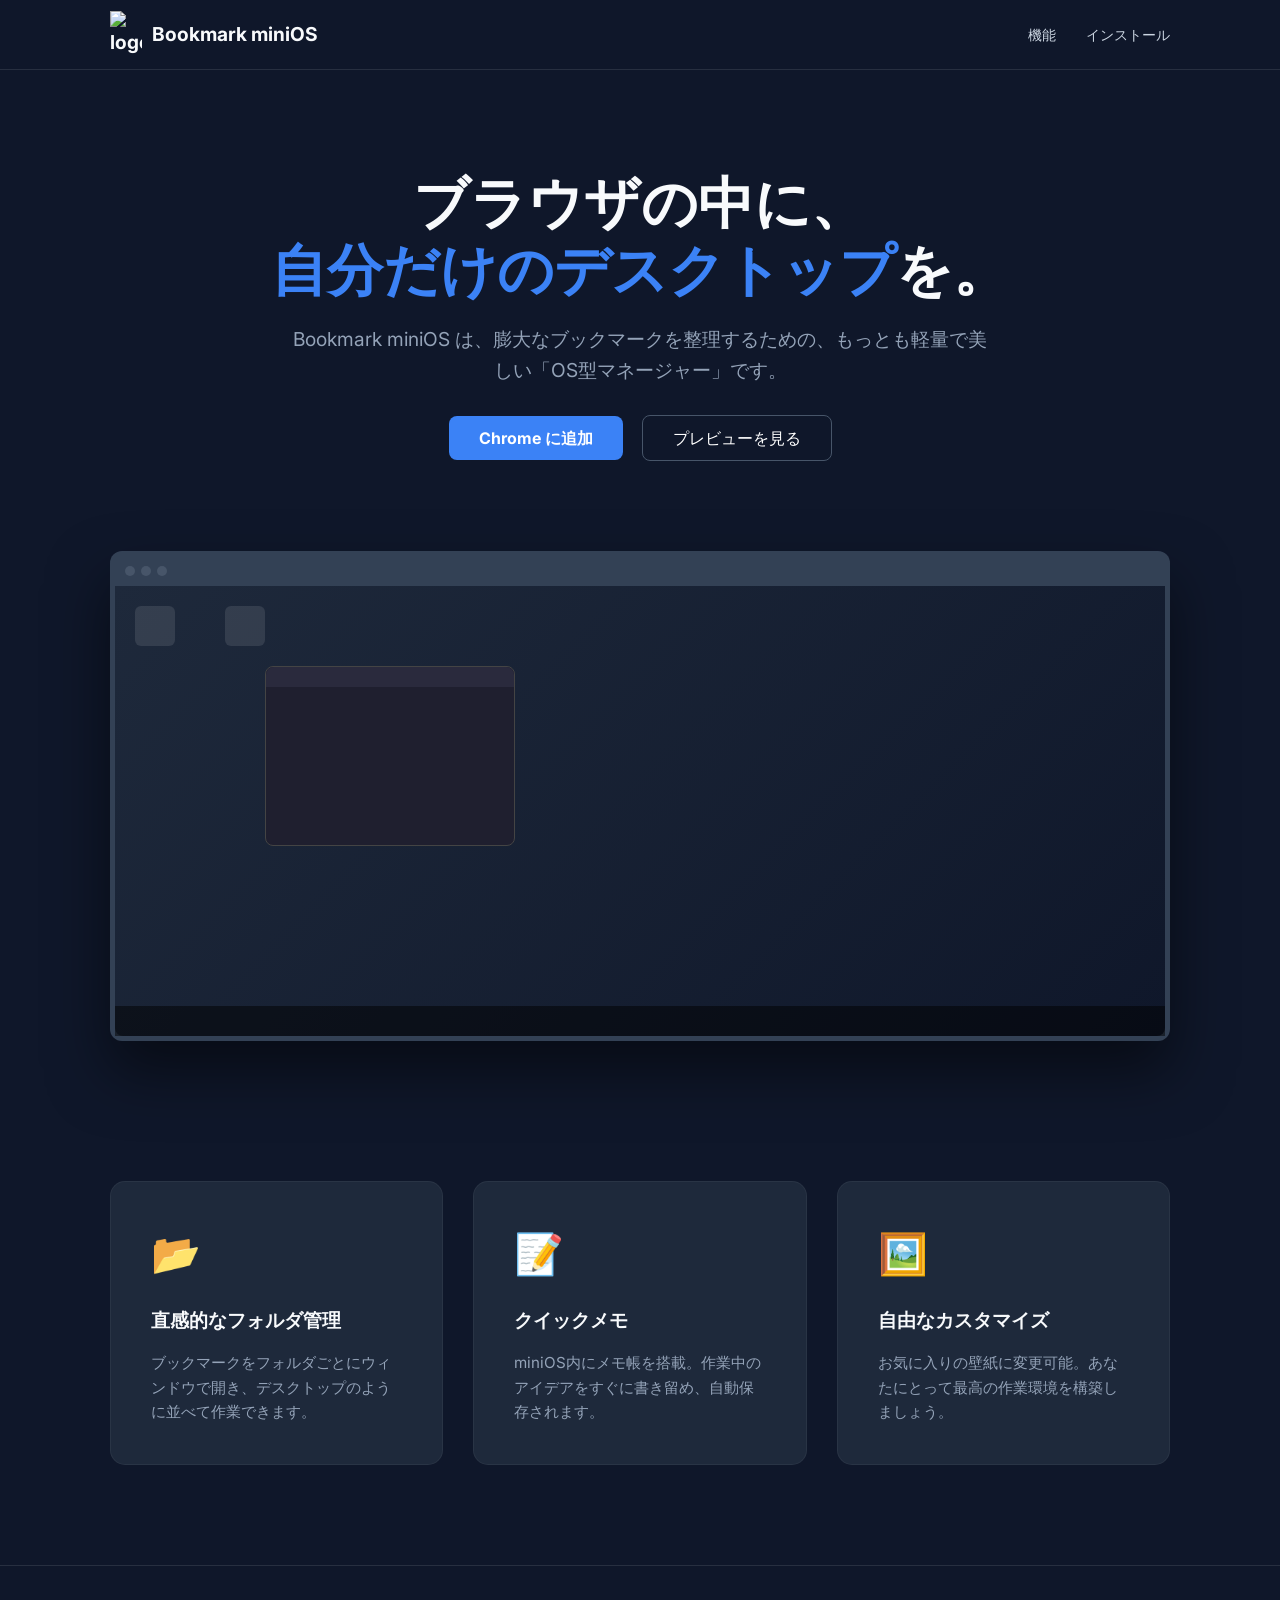
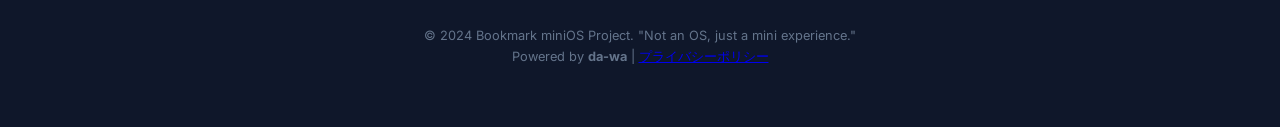
==== index.html @ 0073796e "Add files via upload" ====
<!DOCTYPE html>
<html lang="ja">
<head>
    <meta charset="UTF-8">
    <meta name="viewport" content="width=device-width, initial-scale=1.0">
    <title>Bookmark miniOS - ブラウザをデスクトップに</title>
    <link rel="stylesheet" href="hp-style.css">
    <link href="https://fonts.googleapis.com/css2?family=Inter:wght@400;700&display=swap" rel="stylesheet">
</head>
<body>

    <nav>
        <div class="container">
            <div class="logo">
                <img src="https://cdn-icons-png.flaticon.com/512/716/716784.png" alt="logo">
                <span>Bookmark miniOS</span>
            </div>
            <ul class="nav-links">
                <li><a href="#features">機能</a></li>
                <li><a href="#" class="btn-small">インストール</a></li>
            </ul>
        </div>
    </nav>

    <header class="hero">
        <div class="container">
            <h1 class="fade-in">ブラウザの中に、<br><span class="highlight">自分だけのデスクトップ</span>を。</h1>
            <p class="fade-in">Bookmark miniOS は、膨大なブックマークを整理するための、もっとも軽量で美しい「OS型マネージャー」です。</p>
            <div class="cta-group fade-in">
                <a href="#" class="btn-primary">Chrome に追加</a>
                <a href="#preview" class="btn-secondary">プレビューを見る</a>
            </div>
        </div>
    </header>

    <section id="preview" class="preview">
        <div class="container">
            <div class="mockup">
                <div class="mockup-bar">
                    <span class="dot"></span><span class="dot"></span><span class="dot"></span>
                </div>
                <!-- 実際の拡張機能の見た目を模したプレビュー -->
                <div class="mockup-screen">
                    <div class="m-icon" style="top:20px; left:20px;"></div>
                    <div class="m-icon" style="top:20px; left:110px;"></div>
                    <div class="m-window">
                        <div class="m-titlebar"></div>
                        <div class="m-content"></div>
                    </div>
                    <div class="m-taskbar"></div>
                </div>
            </div>
        </div>
    </section>

    <section id="features" class="features">
        <div class="container">
            <div class="feature-grid">
                <div class="feature-card">
                    <div class="f-icon">📂</div>
                    <h3>直感的なフォルダ管理</h3>
                    <p>ブックマークをフォルダごとにウィンドウで開き、デスクトップのように並べて作業できます。</p>
                </div>
                <div class="feature-card">
                    <div class="f-icon">📝</div>
                    <h3>クイックメモ</h3>
                    <p>miniOS内にメモ帳を搭載。作業中のアイデアをすぐに書き留め、自動保存されます。</p>
                </div>
                <div class="feature-card">
                    <div class="f-icon">🖼️</div>
                    <h3>自由なカスタマイズ</h3>
                    <p>お気に入りの壁紙に変更可能。あなたにとって最高の作業環境を構築しましょう。</p>
                </div>
            </div>
        </div>
    </section>

<footer>
        <div class="container">
            <p>&copy; 2024 Bookmark miniOS Project. "Not an OS, just a mini experience."</p>
            
            <div class="footer-credits">
                <span class="powered-by">Powered by <strong>da-wa</strong></span>
                <span class="divider">|</span>
                <a href="/privacy" class="privacy-link">プライバシーポリシー</a>
            </div>
        </div>
    </footer>

</body>
</html>
---- hp-style.css ----
/* HP全体のデザイン */
:root {
    --main-bg: #0f172a;
    --accent-blue: #3b82f6;
    --text-white: #f8fafc;
    --card-bg: #1e293b;
}

* {
    margin: 0;
    padding: 0;
    box-sizing: border-box;
}

body {
    font-family: 'Inter', sans-serif;
    background-color: var(--main-bg);
    color: var(--text-white);
    line-height: 1.6;
    scroll-behavior: smooth;
}

.container {
    max-width: 1100px;
    margin: 0 auto;
    padding: 0 20px;
}

/* ナビゲーション */
nav {
    height: 70px;
    display: flex;
    align-items: center;
    border-bottom: 1px solid rgba(255,255,255,0.1);
}

nav .container {
    display: flex;
    justify-content: space-between;
    width: 100%;
    align-items: center;
}

.logo {
    display: flex;
    align-items: center;
    gap: 10px;
    font-weight: bold;
    font-size: 1.2rem;
}

.logo img { width: 32px; }

.nav-links {
    list-style: none;
    display: flex;
    gap: 30px;
    align-items: center;
}

.nav-links a {
    text-decoration: none;
    color: #cbd5e1;
    font-size: 0.9rem;
    transition: 0.3s;
}

.nav-links a:hover { color: var(--accent-blue); }

/* ヒーローセクション */
.hero {
    padding: 100px 0 60px;
    text-align: center;
}

.hero h1 {
    font-size: 3.5rem;
    margin-bottom: 20px;
    line-height: 1.2;
}

.highlight {
    color: var(--accent-blue);
}

.hero p {
    font-size: 1.2rem;
    color: #94a3b8;
    max-width: 700px;
    margin: 0 auto 40px;
}

/* ボタン */
.btn-primary {
    background: var(--accent-blue);
    color: white;
    padding: 12px 30px;
    border-radius: 8px;
    text-decoration: none;
    font-weight: bold;
    transition: 0.3s;
}

.btn-secondary {
    border: 1px solid #475569;
    color: white;
    padding: 12px 30px;
    border-radius: 8px;
    text-decoration: none;
    margin-left: 15px;
    transition: 0.3s;
}

.btn-primary:hover { transform: translateY(-3px); box-shadow: 0 10px 20px rgba(59,130,246,0.3); }

/* モックアッププレビュー */
.preview { padding: 40px 0; }

.mockup {
    background: #334155;
    border-radius: 12px;
    padding: 5px;
    box-shadow: 0 30px 60px rgba(0,0,0,0.5);
    overflow: hidden;
}

.mockup-bar {
    padding: 10px;
    display: flex;
    gap: 6px;
}

.dot { width: 10px; height: 10px; background: #475569; border-radius: 50%; }

.mockup-screen {
    height: 450px;
    background: linear-gradient(135deg, #1e293b, #0f172a);
    position: relative;
    border-radius: 0 0 8px 8px;
}

.m-icon { width: 40px; height: 40px; background: rgba(255,255,255,0.1); border-radius: 6px; position: absolute; }
.m-window {
    width: 250px; height: 180px; background: #1f1f2f; border-radius: 8px;
    position: absolute; top: 80px; left: 150px; border: 1px solid #444;
}
.m-titlebar { height: 20px; background: #2a2a3d; border-radius: 8px 8px 0 0; }
.m-taskbar { width: 100%; height: 30px; background: rgba(0,0,0,0.5); position: absolute; bottom: 0; }

/* 特徴 */
.features { padding: 100px 0; }

.feature-grid {
    display: grid;
    grid-template-columns: repeat(auto-fit, minmax(300px, 1fr));
    gap: 30px;
}

.feature-card {
    background: var(--card-bg);
    padding: 40px;
    border-radius: 15px;
    transition: 0.3s;
    border: 1px solid rgba(255,255,255,0.05);
}

.feature-card:hover { transform: translateY(-10px); background: #263349; }

.f-icon { font-size: 2.5rem; margin-bottom: 20px; }

.feature-card h3 { margin-bottom: 15px; }
.feature-card p { color: #94a3b8; font-size: 0.95rem; }

footer {
    text-align: center;
    padding: 60px 0;
    border-top: 1px solid rgba(255,255,255,0.1);
    color: #64748b;
    font-size: 0.8rem;
}

/* アニメーション */
.fade-in {
    animation: fadeInUp 0.8s ease-out forwards;
}

@keyframes fadeInUp {
    from { opacity: 0; transform: translateY(20px); }
    to { opacity: 1; transform: translateY(0); }
}
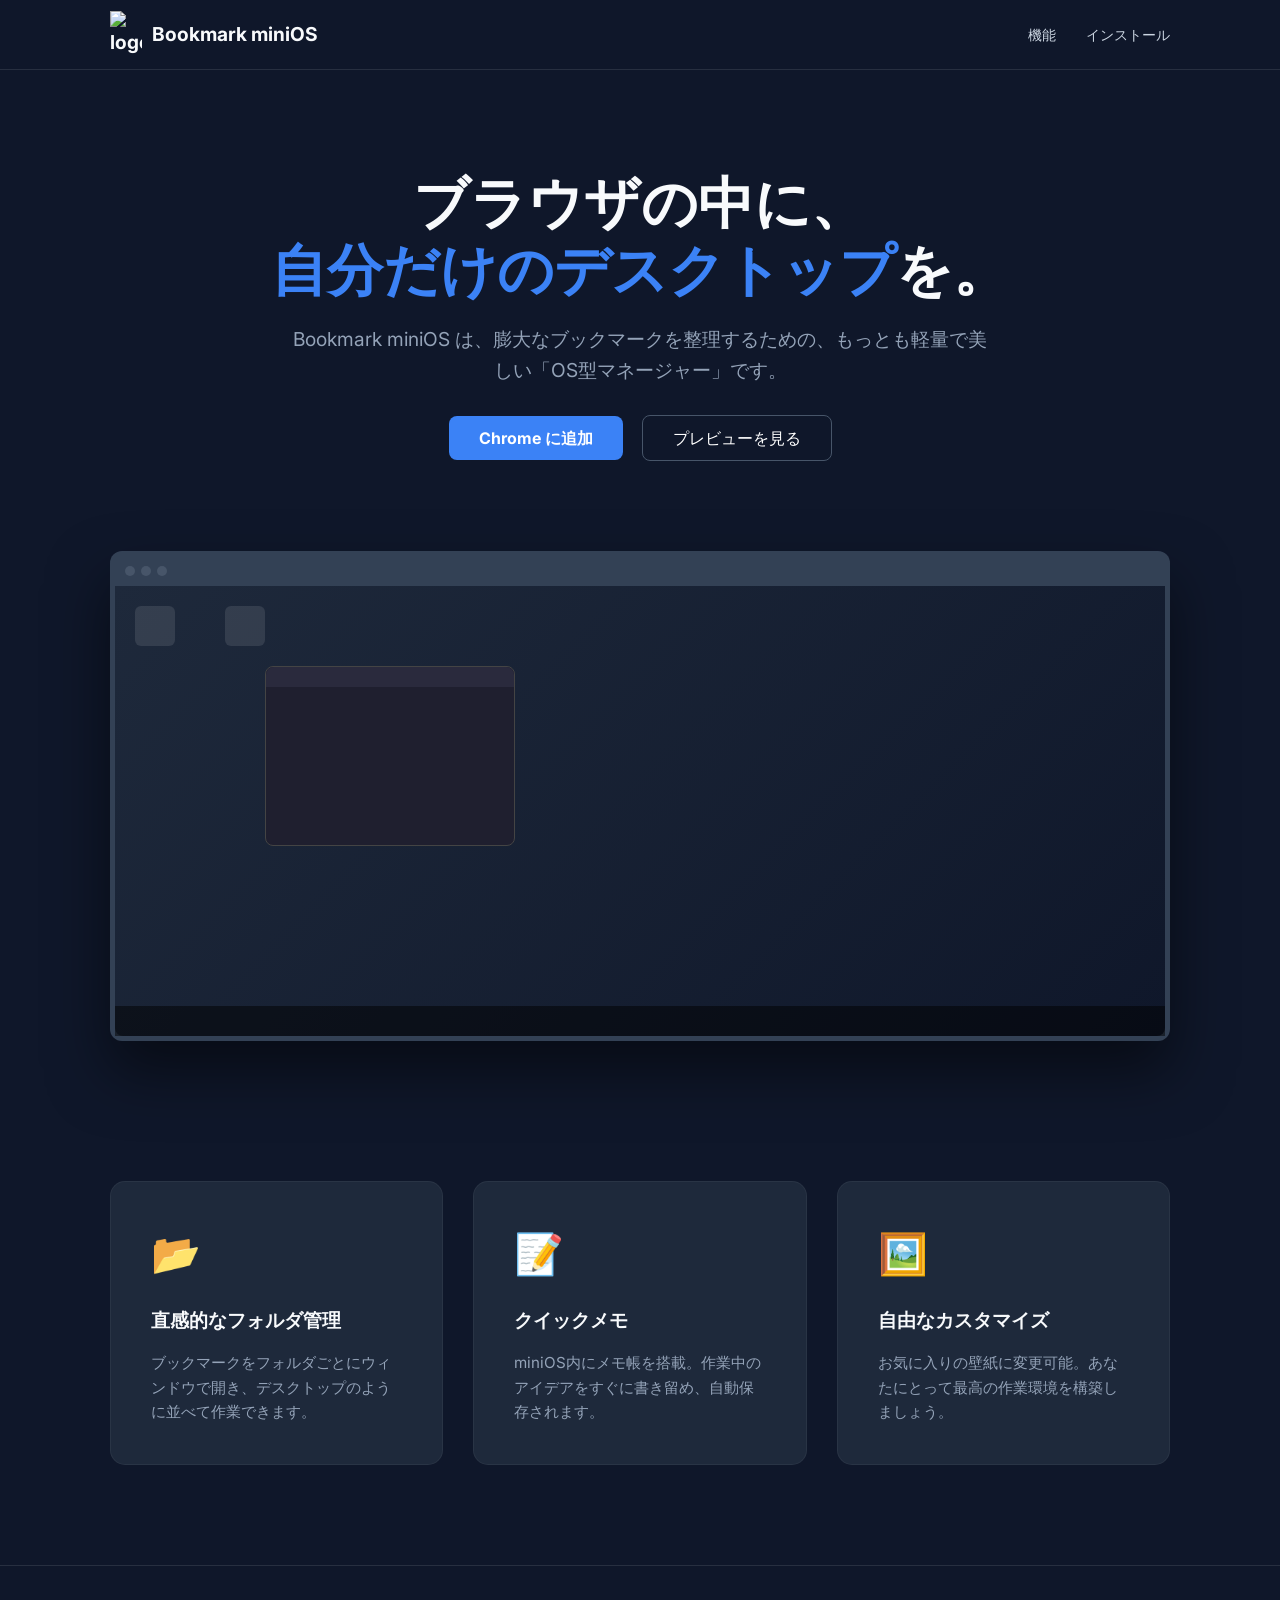
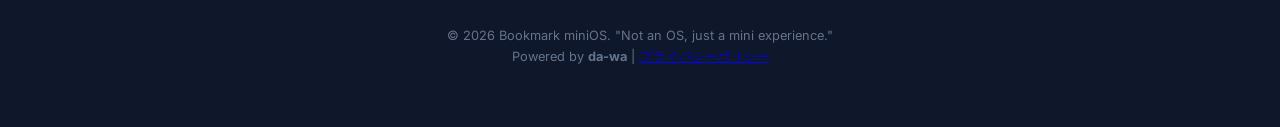
==== commit a31e828f: "Update index.html" ====
--- a/index.html
+++ b/index.html
@@ -77,15 +77,15 @@
 
 <footer>
         <div class="container">
-            <p>&copy; 2024 Bookmark miniOS Project. "Not an OS, just a mini experience."</p>
+            <p>&copy; 2026 Bookmark miniOS. "Not an OS, just a mini experience."</p>
             
             <div class="footer-credits">
                 <span class="powered-by">Powered by <strong>da-wa</strong></span>
                 <span class="divider">|</span>
-                <a href="/privacy" class="privacy-link">プライバシーポリシー</a>
+                <a href="bookmarkminios/privacy" class="privacy-link">プライバシーポリシー</a>
             </div>
         </div>
     </footer>
 
 </body>
-</html>+</html>
